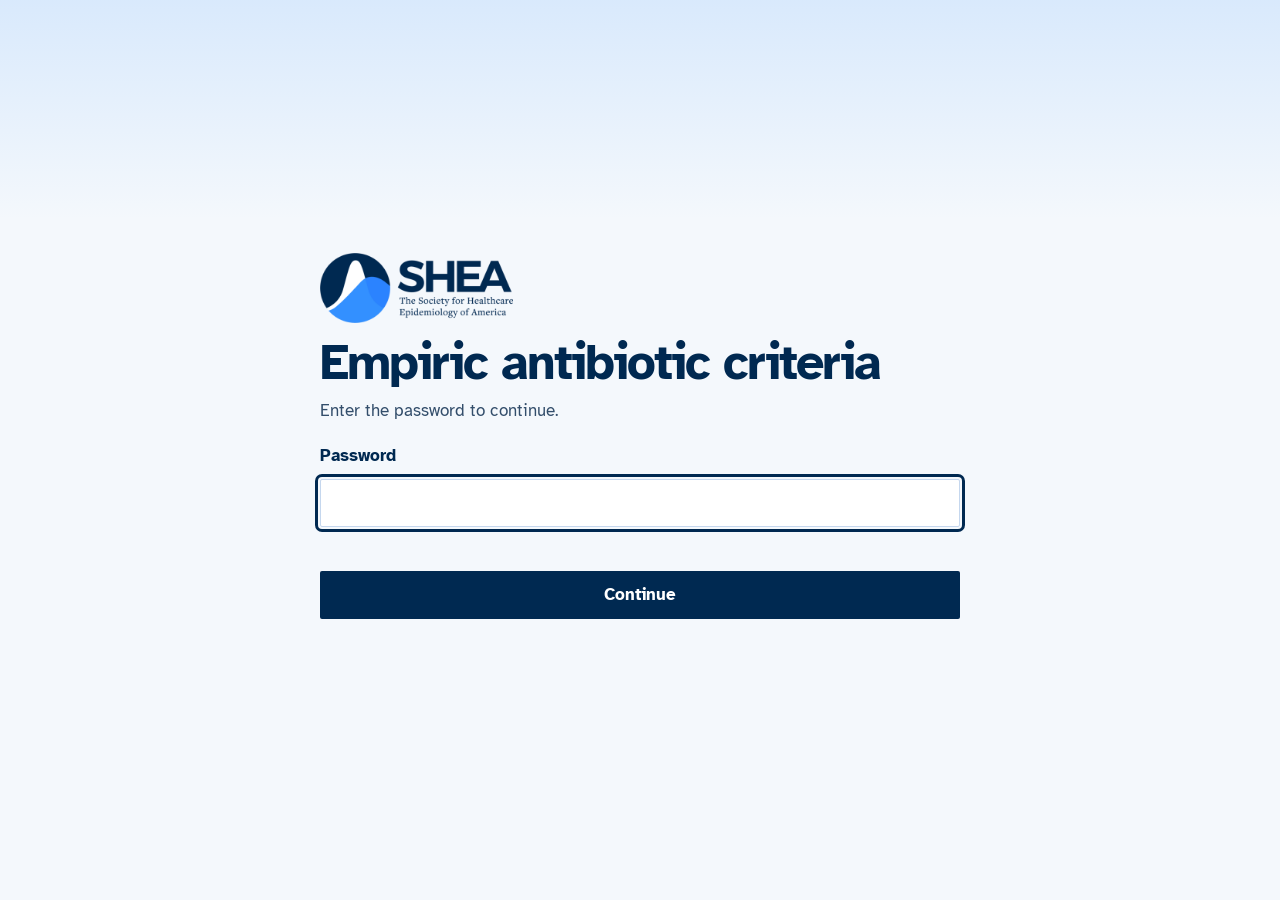
==== docs/index.html @ d4afe7d6 "Require a password before the shared worksheet opens. Co-authored-by: Cursor <cursoragent@cursor.com" ====
<!DOCTYPE html>
<html lang="en">
<head>
  <meta charset="utf-8">
  <meta name="viewport" content="width=device-width, initial-scale=1">
  <meta name="theme-color" content="#f4f8fc">
  <title>Empiric antibiotic criteria</title>
  <link rel="preconnect" href="https://fonts.googleapis.com">
  <link rel="preconnect" href="https://fonts.gstatic.com" crossorigin>
  <link href="https://fonts.googleapis.com/css2?family=Atkinson+Hyperlegible:ital,wght@0,400;0,700;1,400;1,700&display=swap" rel="stylesheet">
  <link rel="stylesheet" href="styles.css">
</head>
<body>
  <div id="lock" class="lock">
    <img class="brand brand-lg" src="shea-logo.png" alt="SHEA, The Society for Healthcare Epidemiology of America">
    <h1 class="home-title">Empiric antibiotic criteria</h1>
    <p class="lede">Enter the password to continue.</p>
    <form id="lock-form" class="lock-form">
      <label for="password">Password</label>
      <input id="password" name="password" type="password" autocomplete="current-password" required>
      <p id="lock-error" class="lock-error" role="alert"></p>
      <button class="submit-button" type="submit">Continue</button>
    </form>
  </div>

  <div id="workspace" hidden>
    <main id="app"></main>
    <div id="table-dialog" class="dialog" role="dialog" aria-modal="true" aria-labelledby="table-title" hidden>
      <div class="dialog-card">
        <div class="dialog-head">
          <h2 id="table-title">Supplementary Material, Table 2</h2>
          <button id="table-close" class="dialog-close" type="button">Close</button>
        </div>
        <p id="table-2">Fever and delirium definitions are not linked yet. This placeholder will open Table 2 when the address is available.</p>
      </div>
    </div>
  </div>

  <script>
    (function () {
      var iterations = 150000;
      var storageKey = "shea-criteria-session";
      var form = document.getElementById("lock-form");
      var input = document.getElementById("password");
      var error = document.getElementById("lock-error");

      function bytesFromBase64(value) {
        var binary = atob(value.trim());
        var bytes = new Uint8Array(binary.length);
        for (var i = 0; i < binary.length; i += 1) bytes[i] = binary.charCodeAt(i);
        return bytes;
      }

      function runScript(source) {
        var script = document.createElement("script");
        script.textContent = source;
        document.body.appendChild(script);
      }

      async function unlock(password) {
        var response = await fetch("bundle.enc", { cache: "no-store" });
        if (!response.ok) throw new Error("missing");
        var raw = bytesFromBase64(await response.text());
        var keyMaterial = await crypto.subtle.importKey(
          "raw",
          new TextEncoder().encode(password),
          "PBKDF2",
          false,
          ["deriveKey"]
        );
        var key = await crypto.subtle.deriveKey(
          { name: "PBKDF2", salt: raw.slice(0, 16), iterations: iterations, hash: "SHA-256" },
          keyMaterial,
          { name: "AES-GCM", length: 256 },
          false,
          ["decrypt"]
        );
        var plain = await crypto.subtle.decrypt(
          { name: "AES-GCM", iv: raw.slice(16, 28) },
          key,
          raw.slice(28)
        );
        var packed = JSON.parse(new TextDecoder().decode(plain));
        sessionStorage.setItem(storageKey, password);
        document.getElementById("lock").hidden = true;
        document.getElementById("workspace").hidden = false;
        runScript(packed.criteria);
        runScript(packed.app);
      }

      form.addEventListener("submit", function (event) {
        event.preventDefault();
        error.textContent = "";
        input.removeAttribute("aria-invalid");
        unlock(input.value).catch(function () {
          sessionStorage.removeItem(storageKey);
          error.textContent = "That password is not correct.";
          input.setAttribute("aria-invalid", "true");
          input.focus();
        });
      });

      var saved = sessionStorage.getItem(storageKey);
      if (saved) {
        unlock(saved).catch(function () {
          sessionStorage.removeItem(storageKey);
        });
      } else {
        input.focus();
      }
    })();
  </script>
</body>
</html>
---- docs/styles.css ----
:root {
  --ink: #002951;
  --muted: #334e6b;
  --bg: #f4f8fc;
  --card: #ffffff;
  --line: #c5d7ee;
  --primary: #002951;
  --accent: #3390ff;
  --met: #0f6e56;
  --met-wash: #e5f4ef;
  --hold: #8a5a12;
  --hold-wash: #fbf3e4;
  --focus: #002951;
  --shadow: 0 10px 30px rgba(0, 41, 81, 0.08);
  --font: "Atkinson Hyperlegible", "Segoe UI", sans-serif;
}

* { box-sizing: border-box; }

html { scroll-behavior: smooth; }

body {
  margin: 0;
  background:
    linear-gradient(180deg, rgba(51, 144, 255, 0.14), transparent 220px),
    var(--bg);
  color: var(--ink);
  font-family: var(--font);
  font-size: 1.0625rem;
  line-height: 1.45;
}

button, a { font: inherit; }

button { cursor: pointer; }

#app {
  width: min(40rem, calc(100% - 1.5rem));
  margin: 0 auto;
  padding: 1.25rem 0 3rem;
}

.lock {
  width: min(40rem, calc(100% - 1.5rem));
  min-height: 100vh;
  margin: 0 auto;
  padding: 1.25rem 0 3rem;
  display: grid;
  align-content: center;
}

.lock-form {
  display: grid;
  gap: 0.65rem;
  margin-top: 1.25rem;
}

.lock-form label {
  font-weight: 700;
}

.lock-form input {
  min-height: 48px;
  padding: 0.65rem 0.8rem;
  border: 1px solid var(--line);
  border-radius: 2px;
  background: var(--card);
  color: var(--ink);
  font: inherit;
}

.lock-error {
  min-height: 1.4em;
  margin: 0;
  color: var(--hold);
  font-weight: 700;
}

.home-head { margin-bottom: 1.25rem; }

.brand {
  display: block;
  width: auto;
  height: 2.35rem;
  margin: 0 0 0.65rem;
}

.brand-lg {
  height: 4.4rem;
  margin-bottom: 1rem;
}

.eyebrow {
  margin: 0 0 0.35rem;
  color: var(--primary);
  font-size: 0.8rem;
  font-weight: 700;
  letter-spacing: 0.08em;
  text-transform: uppercase;
}

.home-title {
  margin: 0;
  font-size: clamp(2.1rem, 8vw, 3.1rem);
  line-height: 0.95;
  letter-spacing: -0.04em;
}

.lede, .rule, .notice, .disclaimer, .quiet {
  color: var(--muted);
}

.lede { margin: 0.8rem 0 0; max-width: 36rem; }

.choice-list { display: grid; gap: 0.65rem; }

.choice {
  display: grid;
  grid-template-columns: 1fr auto;
  grid-template-rows: auto auto;
  gap: 0.15rem 0.75rem;
  width: 100%;
  min-height: 4.25rem;
  padding: 0.95rem 1rem;
  text-align: left;
  color: var(--ink);
  background: var(--card);
  border: 1px solid var(--line);
  border-radius: 2px;
  box-shadow: var(--shadow);
}

.choice-name {
  grid-column: 1;
  grid-row: 1;
  font-size: 1.25rem;
  font-weight: 700;
  letter-spacing: -0.03em;
}

.choice-scope {
  grid-column: 1;
  grid-row: 2;
  color: var(--muted);
  font-size: 0.95rem;
}

.chevron {
  grid-column: 2;
  grid-row: 1 / span 2;
  align-self: center;
  width: 1.1rem;
  height: 1.1rem;
  color: var(--accent);
}

.choice:hover { border-color: var(--primary); }

.mast {
  position: sticky;
  top: 0;
  z-index: 4;
  margin: 0 -0.75rem 0.85rem;
  padding: 0.75rem 0.75rem 0.85rem;
  background: rgba(244, 248, 252, 0.96);
  backdrop-filter: blur(8px);
}

.mast-row {
  display: flex;
  align-items: center;
  justify-content: space-between;
  gap: 0.75rem;
}

.applies {
  margin: 0.45rem 0 0;
  color: var(--ink);
}

.mast-title {
  margin: 0.35rem 0 0;
  font-size: clamp(1.7rem, 6vw, 2.3rem);
  line-height: 1;
  letter-spacing: -0.04em;
}

.back, .text-button, .info-button, .dialog-close {
  border: 0;
  background: transparent;
  color: var(--ink);
}

.back {
  display: inline-flex;
  align-items: center;
  gap: 0.2rem;
  min-height: 44px;
  padding: 0.4rem 0.2rem;
  color: var(--primary);
  font-weight: 700;
}

.chevron-back { transform: scaleX(-1); }

.info-wrap { position: relative; }

.info-button {
  display: grid;
  place-items: center;
  width: 44px;
  height: 44px;
  border: 1.5px solid var(--primary);
  border-radius: 50%;
  background: var(--card);
}

.info-pop {
  position: absolute;
  top: calc(100% + 0.4rem);
  right: 0;
  z-index: 6;
  width: min(24rem, calc(100vw - 2rem));
  max-height: min(70vh, 28rem);
  overflow: auto;
  padding: 0.85rem 1rem 1rem;
  background: var(--card);
  border: 1px solid var(--line);
  box-shadow: var(--shadow);
}

.info-pop h2 {
  margin: 0.35rem 0 0;
  font-size: 1.15rem;
  letter-spacing: -0.03em;
}

.info-mark {
  font-weight: 700;
  font-family: Georgia, "Times New Roman", serif;
  font-size: 1.15rem;
  line-height: 1;
}

.verdict {
  display: grid;
  grid-template-columns: 0.55rem 1fr;
  margin: 1rem 0 0;
  background: var(--card);
  border: 1px solid var(--line);
  box-shadow: var(--shadow);
}

.flag { background: var(--hold); }

.verdict.is-met .flag { background: var(--met); }

.verdict-text { padding: 0.9rem 1rem 1rem; }

.verdict-word {
  margin: 0;
  font-size: 2.4rem;
  line-height: 0.9;
  letter-spacing: -0.045em;
}

.verdict.is-met .verdict-word { color: var(--met); }
.verdict.is-hold .verdict-word { color: var(--hold); }

.verdict-meaning, .verdict-summary { margin: 0.35rem 0 0; }

.verdict-summary { color: var(--muted); }

.rule, .notice { margin: 0; }

.notice {
  padding: 0.75rem 0.85rem;
  background: var(--card);
  border-left: 0.35rem solid var(--primary);
}

.sheet,
.group,
.group.nested {
  display: flex;
  flex-direction: column;
  gap: 0.5rem;
}

.group,
.group.nested { margin: 0; }

.check {
  display: flex;
  gap: 0.8rem;
  align-items: flex-start;
  min-height: 48px;
  margin: 0;
  padding: 0.8rem 0.85rem;
  background: var(--card);
  border: 1px solid var(--line);
  border-radius: 2px;
}

.check input {
  width: 1.35rem;
  height: 1.35rem;
  margin-top: 0.12rem;
  accent-color: var(--accent);
  flex: 0 0 auto;
}

.check-copy { display: grid; gap: 0.2rem; }

.check-label { font-weight: 700; }

.hint { color: var(--muted); font-size: 0.92rem; font-weight: 400; }

.check.is-on {
  background: #e8f3ff;
  border-color: var(--accent);
}

.table-link {
  color: var(--primary);
  text-underline-offset: 0.15em;
}

.sheet-tools {
  display: grid;
  gap: 0.35rem;
  justify-items: end;
}

.text-button {
  min-height: 44px;
  padding: 0.4rem 0.2rem;
  color: var(--primary);
  font-weight: 700;
}

.panel {
  margin: 1rem 0 0;
  padding: 1rem;
  background: var(--card);
  border: 1px solid var(--line);
}

.panel-title {
  margin: 0 0 0.45rem;
  font-size: 1.15rem;
  letter-spacing: -0.03em;
}

.support { background: var(--hold-wash); border-color: #e4d3b0; }

.plain-list { margin: 0.4rem 0 0; padding-left: 1.15rem; }
.plain-list li { margin: 0.35rem 0; }
.panel p { margin: 0.45rem 0 0; }

.submit-button {
  width: 100%;
  min-height: 48px;
  color: #ffffff;
  background: var(--primary);
  border: 0;
  border-radius: 2px;
  font-weight: 700;
  cursor: pointer;
}

.submit-button:hover { background: #00386d; }

.disclaimer {
  margin: 1.5rem 0 0;
  font-size: 0.92rem;
}

.dialog {
  position: fixed;
  inset: 0;
  z-index: 20;
  display: grid;
  place-items: end center;
  padding: 0.75rem;
  background: rgba(20, 52, 63, 0.35);
}

.dialog[hidden] { display: none; }

.dialog-card {
  width: min(36rem, 100%);
  max-height: min(80vh, 40rem);
  overflow: auto;
  padding: 1rem 1rem 1.2rem;
  background: var(--card);
  border: 1px solid var(--line);
  box-shadow: var(--shadow);
}

.dialog-head {
  display: flex;
  align-items: flex-start;
  justify-content: space-between;
  gap: 0.75rem;
}

.dialog-head h2 {
  margin: 0.35rem 0 0;
  font-size: 1.35rem;
  letter-spacing: -0.03em;
}

.dialog-close {
  min-width: 44px;
  min-height: 44px;
  color: var(--primary);
  font-weight: 700;
}

:focus-visible {
  outline: 3px solid var(--focus);
  outline-offset: 2px;
}

@media (hover: hover) and (pointer: fine) {
  .info-button:hover { background: #e8f3ff; }
}

@media (min-width: 880px) {
  #app { padding-top: 2rem; }
  .dialog { place-items: center; }
}

@media (prefers-reduced-motion: reduce) {
  html { scroll-behavior: auto; }
  * { transition: none !important; }
}

@media (forced-colors: active) {
  .flag { background: CanvasText; }
  .verdict-word { color: CanvasText; }
}
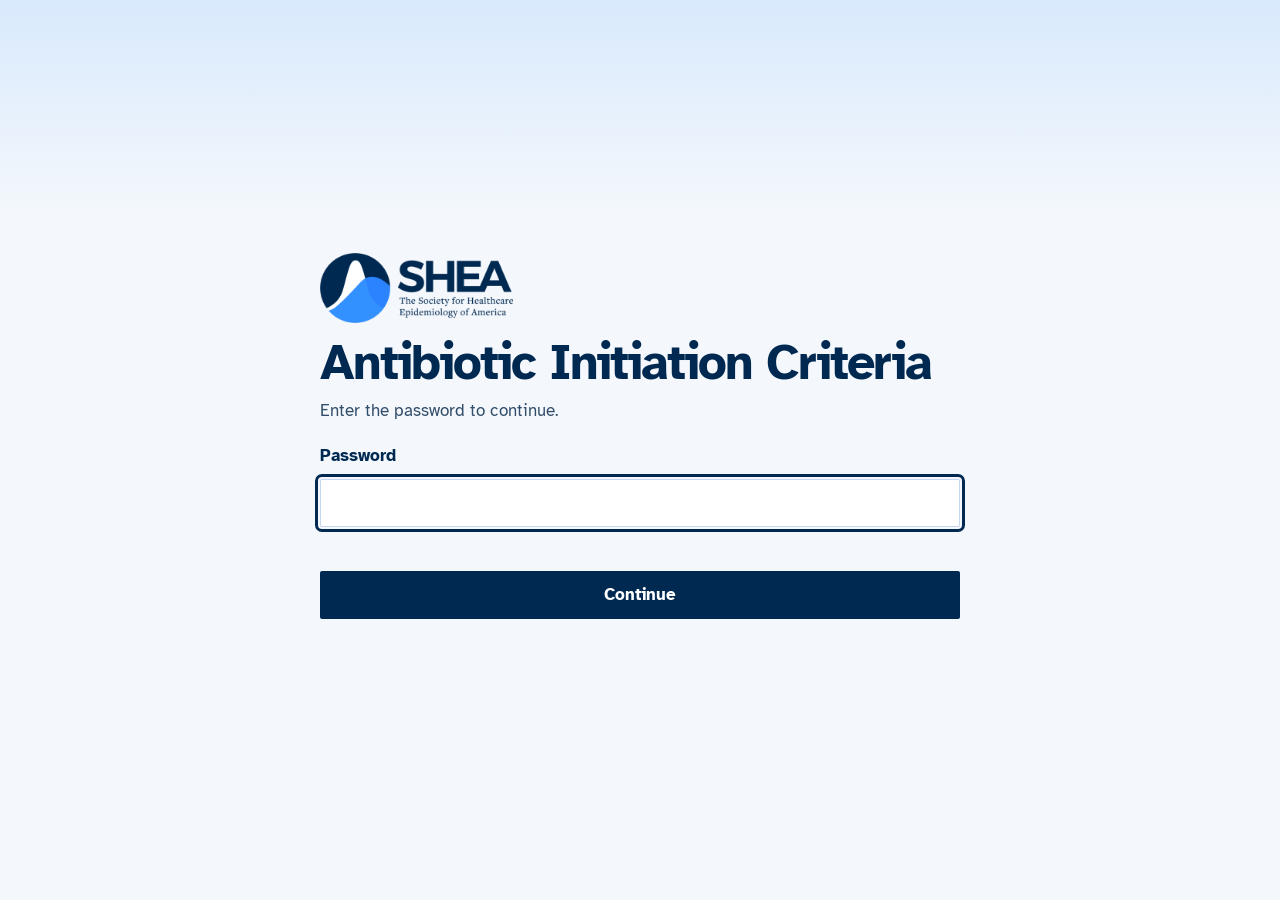
==== commit 216602d7: "Rename the worksheet title to Antibiotic Initiation Criteria. Co-authored-by: Cursor <cursoragent@cu" ====
--- a/docs/index.html
+++ b/docs/index.html
@@ -4,7 +4,7 @@
   <meta charset="utf-8">
   <meta name="viewport" content="width=device-width, initial-scale=1">
   <meta name="theme-color" content="#f4f8fc">
-  <title>Empiric antibiotic criteria</title>
+  <title>Antibiotic Initiation Criteria</title>
   <link rel="preconnect" href="https://fonts.googleapis.com">
   <link rel="preconnect" href="https://fonts.gstatic.com" crossorigin>
   <link href="https://fonts.googleapis.com/css2?family=Atkinson+Hyperlegible:ital,wght@0,400;0,700;1,400;1,700&display=swap" rel="stylesheet">
@@ -13,7 +13,7 @@
 <body>
   <div id="lock" class="lock">
     <img class="brand brand-lg" src="shea-logo.png" alt="SHEA, The Society for Healthcare Epidemiology of America">
-    <h1 class="home-title">Empiric antibiotic criteria</h1>
+    <h1 class="home-title">Antibiotic Initiation Criteria</h1>
     <p class="lede">Enter the password to continue.</p>
     <form id="lock-form" class="lock-form">
       <label for="password">Password</label>
